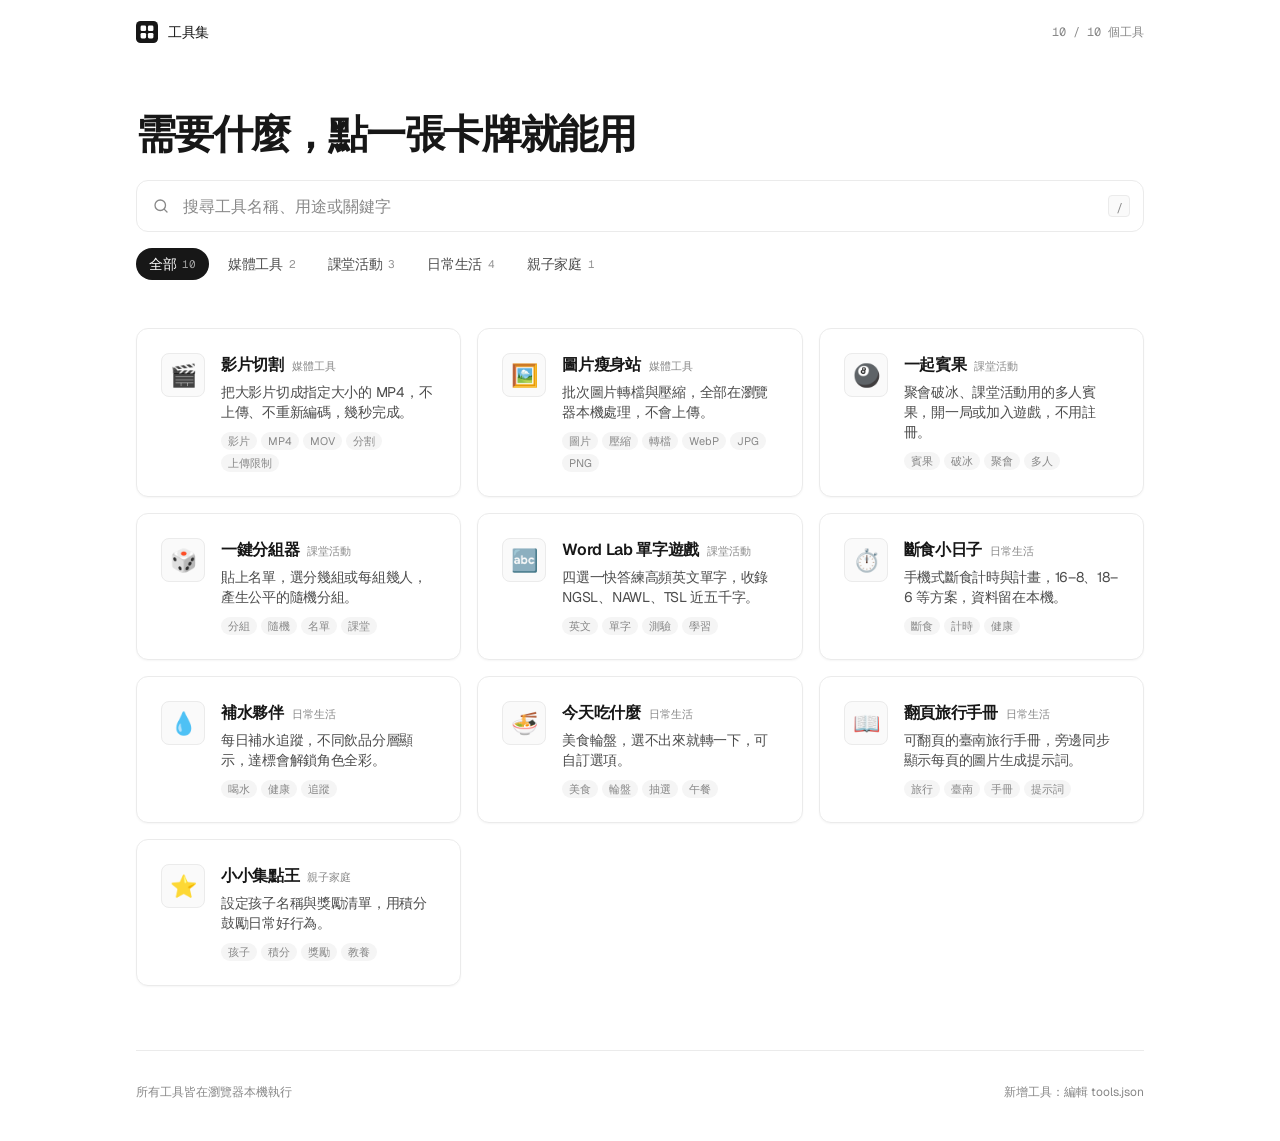
==== index.html @ 5b2946c4 "feat: 工具集卡牌首頁（分類、搜尋、tools.json 驅動） Co-Authored-By: Claude Fable 5.1 <noreply@anthropic.com>" ====
<!doctype html>
<html lang="zh-Hant">
<head>
  <meta charset="utf-8">
  <meta name="viewport" content="width=device-width, initial-scale=1">
  <title>工具集</title>
  <meta name="description" content="常用小工具的入口：依分類瀏覽或直接搜尋，點卡牌就能使用。">
  <link rel="preconnect" href="https://fonts.googleapis.com">
  <link rel="preconnect" href="https://fonts.gstatic.com" crossorigin>
  <link href="https://fonts.googleapis.com/css2?family=Geist:wght@400;500;600&family=Geist+Mono:wght@400&display=swap" rel="stylesheet">
  <link rel="stylesheet" href="css/style.css">
  <link rel="icon" href="data:image/svg+xml,%3Csvg xmlns='http://www.w3.org/2000/svg' viewBox='0 0 24 24'%3E%3Crect width='24' height='24' rx='5' fill='%23171717'/%3E%3Crect x='5' y='5' width='6' height='6' rx='1.5' fill='%23fff'/%3E%3Crect x='13' y='5' width='6' height='6' rx='1.5' fill='%23fff'/%3E%3Crect x='5' y='13' width='6' height='6' rx='1.5' fill='%23fff'/%3E%3Crect x='13' y='13' width='6' height='6' rx='1.5' fill='%23fff'/%3E%3C/svg%3E">
</head>
<body>
  <div class="shell">
    <header class="top">
      <a class="wordmark" href="./" aria-label="工具集首頁"><svg class="mark" viewBox="0 0 24 24" aria-hidden="true"><rect width="24" height="24" rx="5"/><rect class="cell" x="5" y="5" width="6" height="6" rx="1.5"/><rect class="cell" x="13" y="5" width="6" height="6" rx="1.5"/><rect class="cell" x="5" y="13" width="6" height="6" rx="1.5"/><rect class="cell" x="13" y="13" width="6" height="6" rx="1.5"/></svg>工具集</a>
      <span class="count" id="total-count" aria-live="polite"></span>
    </header>

    <main>
      <section class="hero" aria-labelledby="hero-heading">
        <h1 id="hero-heading">需要什麼，點一張卡牌就能用</h1>
        <form class="search" role="search" onsubmit="return false">
          <svg class="search-icon" viewBox="0 0 24 24" aria-hidden="true"><circle cx="11" cy="11" r="7"/><path d="m20 20-3.5-3.5"/></svg>
          <input id="search" type="search" placeholder="搜尋工具名稱、用途或關鍵字" autocomplete="off" aria-label="搜尋工具">
          <kbd class="search-kbd" aria-hidden="true">/</kbd>
        </form>
        <div class="cats" id="cats" role="tablist" aria-label="分類"></div>
      </section>

      <section aria-label="工具清單">
        <ul class="grid" id="grid"></ul>
        <div class="empty" id="empty" hidden>
          <p>找不到符合「<span id="empty-q"></span>」的工具。</p>
          <button type="button" class="btn" id="btn-clear">清除搜尋</button>
        </div>
      </section>
    </main>

    <footer class="foot">
      <span>所有工具皆在瀏覽器本機執行</span>
      <a href="https://github.com/yumaoshih/toolbox/blob/main/tools.json" rel="noopener">新增工具：編輯 tools.json</a>
    </footer>
  </div>

  <template id="card-tpl">
    <li class="card">
      <a class="card-link" target="_blank" rel="noopener">
        <span class="card-icon" aria-hidden="true"></span>
        <span class="card-body">
          <span class="card-head">
            <span class="card-name"></span>
            <span class="card-cat"></span>
          </span>
          <span class="card-desc"></span>
          <span class="card-tags"></span>
        </span>
        <svg class="card-arrow" viewBox="0 0 24 24" aria-hidden="true"><path d="M7 17 17 7M9 7h8v8"/></svg>
      </a>
    </li>
  </template>

  <script src="js/app.js"></script>
</body>
</html>
---- css/style.css ----
/* 工具集 — Vercel 風格 token（與影片切割一致） */
:root {
  --ink: #171717; --body: #4d4d4d; --mute: #888888;
  --hairline: #ebebeb; --hairline-strong: #a1a1a1;
  --canvas: #ffffff; --canvas-soft: #fafafa; --canvas-soft-2: #f5f5f5;
  --primary: #171717; --on-primary: #ffffff;
  --link: #0070f3;
  --grad-a: #007cf0; --grad-b: #00dfd8;
  --shadow-card: 0 1px 2px rgba(0,0,0,.04);
  --shadow-card-hover: 0 8px 24px rgba(0,0,0,.08);

  --font-sans: "Geist", "Inter", system-ui, -apple-system, "PingFang TC", "Noto Sans TC", sans-serif;
  --font-mono: "Geist Mono", ui-monospace, SFMono-Regular, Menlo, monospace;

  --r-sm: 6px; --r-md: 8px; --r-lg: 12px; --r-pill: 100px;
  --s-xs: 8px; --s-sm: 12px; --s-md: 16px; --s-lg: 24px; --s-xl: 32px; --s-2xl: 40px; --s-3xl: 48px; --s-4xl: 64px;
  --dur-fast: 150ms; --dur: 300ms; --ease: cubic-bezier(0.16, 1, 0.3, 1);
}
@media (prefers-color-scheme: dark) {
  :root:not([data-theme="light"]) {
    --ink: #ededed; --body: #a1a1a1; --mute: #7a7a7a;
    --hairline: #262626; --hairline-strong: #4a4a4a;
    --canvas: #0a0a0a; --canvas-soft: #111111; --canvas-soft-2: #171717;
    --primary: #ededed; --on-primary: #0a0a0a; --link: #52a8ff;
    --shadow-card: 0 1px 2px rgba(0,0,0,.4); --shadow-card-hover: 0 8px 24px rgba(0,0,0,.6);
  }
}
:root[data-theme="dark"] {
  --ink: #ededed; --body: #a1a1a1; --mute: #7a7a7a;
  --hairline: #262626; --hairline-strong: #4a4a4a;
  --canvas: #0a0a0a; --canvas-soft: #111111; --canvas-soft-2: #171717;
  --primary: #ededed; --on-primary: #0a0a0a; --link: #52a8ff;
  --shadow-card: 0 1px 2px rgba(0,0,0,.4); --shadow-card-hover: 0 8px 24px rgba(0,0,0,.6);
}

* { box-sizing: border-box; }
body {
  margin: 0; background: var(--canvas); color: var(--ink);
  font-family: var(--font-sans); font-size: 16px; line-height: 24px;
  -webkit-font-smoothing: antialiased;
}
::selection { background: var(--ink); color: var(--canvas); }
a { color: inherit; text-decoration: none; }
button, input { font: inherit; color: inherit; }
button { cursor: pointer; }
:focus-visible { outline: 2px solid var(--link); outline-offset: 2px; }

.shell { max-width: 1040px; margin: 0 auto; padding: 0 16px; }

/* ── Header ── */
.top { display: flex; align-items: center; justify-content: space-between; height: 64px; }
.wordmark { display: flex; align-items: center; gap: 10px; font-weight: 500; font-size: 14px; letter-spacing: -0.28px; }
.wordmark .mark { width: 22px; height: 22px; fill: var(--ink); }
.wordmark .mark .cell { fill: var(--canvas); }
.top .count { font-family: var(--font-mono); font-size: 12px; color: var(--mute); }

/* ── Hero / search ── */
.hero { padding: var(--s-3xl) 0 var(--s-lg); }
.hero h1 { margin: 0 0 var(--s-lg); font-size: clamp(28px, 2rem + 1.5vw, 40px); line-height: 1.1; font-weight: 600; letter-spacing: -0.04em; }
.search { position: relative; display: flex; align-items: center; }
.search-icon { position: absolute; left: 16px; width: 18px; height: 18px; stroke: var(--mute); fill: none; stroke-width: 1.75; stroke-linecap: round; pointer-events: none; }
.search input {
  width: 100%; height: 52px; padding: 0 56px 0 46px;
  border: 1px solid var(--hairline); border-radius: var(--r-lg); background: var(--canvas);
  font-size: 16px; outline: none;
  transition: border-color var(--dur-fast), box-shadow var(--dur-fast);
}
.search input::placeholder { color: var(--mute); }
.search input:hover { border-color: var(--hairline-strong); }
.search input:focus { border-color: var(--ink); box-shadow: 0 0 0 4px var(--canvas-soft-2); }
.search input::-webkit-search-cancel-button { -webkit-appearance: none; }
.search-kbd {
  position: absolute; right: 14px; height: 22px; min-width: 22px; padding: 0 6px;
  display: grid; place-items: center; border: 1px solid var(--hairline); border-radius: 4px;
  font-family: var(--font-mono); font-size: 12px; color: var(--mute); background: var(--canvas-soft);
}
.search input:focus ~ .search-kbd { opacity: 0; }

.cats { display: flex; gap: 6px; flex-wrap: wrap; margin-top: var(--s-md); }
.chip {
  height: 32px; padding: 0 12px; border-radius: var(--r-pill);
  border: 1px solid transparent; background: transparent; color: var(--body);
  font-size: 14px; letter-spacing: -0.28px; display: inline-flex; align-items: center; gap: 6px;
  transition: background var(--dur-fast), color var(--dur-fast);
}
.chip:hover { background: var(--canvas-soft-2); color: var(--ink); }
.chip[aria-selected="true"] { background: var(--primary); color: var(--on-primary); }
.chip .n { font-family: var(--font-mono); font-size: 11px; opacity: .6; }

/* ── Grid / cards ── */
.grid { list-style: none; margin: var(--s-lg) 0 0; padding: 0; display: grid; grid-template-columns: repeat(3, 1fr); gap: var(--s-md); }
@media (max-width: 860px) { .grid { grid-template-columns: repeat(2, 1fr); } }
@media (max-width: 560px) { .grid { grid-template-columns: 1fr; } }

.card { animation: rise var(--dur) var(--ease) both; }
.card-link {
  position: relative; display: flex; gap: var(--s-md); height: 100%;
  padding: var(--s-lg); border: 1px solid var(--hairline); border-radius: var(--r-lg);
  background: var(--canvas); box-shadow: var(--shadow-card);
  transition: transform var(--dur) var(--ease), box-shadow var(--dur) var(--ease), border-color var(--dur-fast);
}
.card-link:hover, .card-link:focus-visible { transform: translateY(-2px); box-shadow: var(--shadow-card-hover); border-color: var(--hairline-strong); }
.card-link:active { transform: translateY(0); }
.card-icon {
  flex: none; width: 44px; height: 44px; border-radius: var(--r-md);
  display: grid; place-items: center; font-size: 22px; line-height: 1;
  background: var(--canvas-soft); border: 1px solid var(--hairline);
}
.card-body { display: flex; flex-direction: column; gap: 4px; min-width: 0; flex: 1; }
.card-head { display: flex; align-items: baseline; gap: 8px; }
.card-name { font-weight: 600; font-size: 16px; letter-spacing: -0.32px; }
.card-cat { font-family: var(--font-mono); font-size: 11px; color: var(--mute); white-space: nowrap; }
.card-desc { color: var(--body); font-size: 14px; line-height: 20px; letter-spacing: -0.28px; }
.card-tags { display: flex; flex-wrap: wrap; gap: 4px; margin-top: 6px; }
.card-tags span { font-size: 11px; line-height: 18px; padding: 0 7px; border-radius: var(--r-pill); background: var(--canvas-soft-2); color: var(--mute); }
.card-tags span mark, .card-name mark, .card-desc mark { background: linear-gradient(90deg, var(--grad-a), var(--grad-b)); -webkit-background-clip: text; background-clip: text; color: transparent; font-weight: 600; }
.card-arrow { position: absolute; top: 18px; right: 18px; width: 16px; height: 16px; stroke: var(--mute); fill: none; stroke-width: 1.75; stroke-linecap: round; stroke-linejoin: round; opacity: 0; transform: translate(-4px, 4px); transition: opacity var(--dur-fast), transform var(--dur) var(--ease); }
.card-link:hover .card-arrow, .card-link:focus-visible .card-arrow { opacity: 1; transform: none; }

.empty { text-align: center; padding: var(--s-4xl) 0; color: var(--body); }
.empty p { margin: 0 0 var(--s-md); }
.btn {
  display: inline-flex; align-items: center; height: 36px; padding: 0 16px; border-radius: var(--r-pill);
  border: 1px solid var(--hairline); background: var(--canvas); color: var(--ink);
  font-size: 14px; font-weight: 500;
}
.btn:hover { background: var(--canvas-soft-2); border-color: var(--hairline-strong); }

.foot { display: flex; flex-wrap: wrap; justify-content: space-between; gap: 8px 16px; margin-top: var(--s-4xl); padding: var(--s-xl) 0 var(--s-2xl); border-top: 1px solid var(--hairline); color: var(--mute); font-size: 12px; line-height: 18px; }
.foot a:hover { color: var(--ink); text-decoration: underline; }

@keyframes rise { from { opacity: 0; transform: translateY(6px); } to { opacity: 1; transform: none; } }
@media (prefers-reduced-motion: reduce) {
  *, *::before, *::after { animation-duration: .01ms !important; transition-duration: .01ms !important; }
}
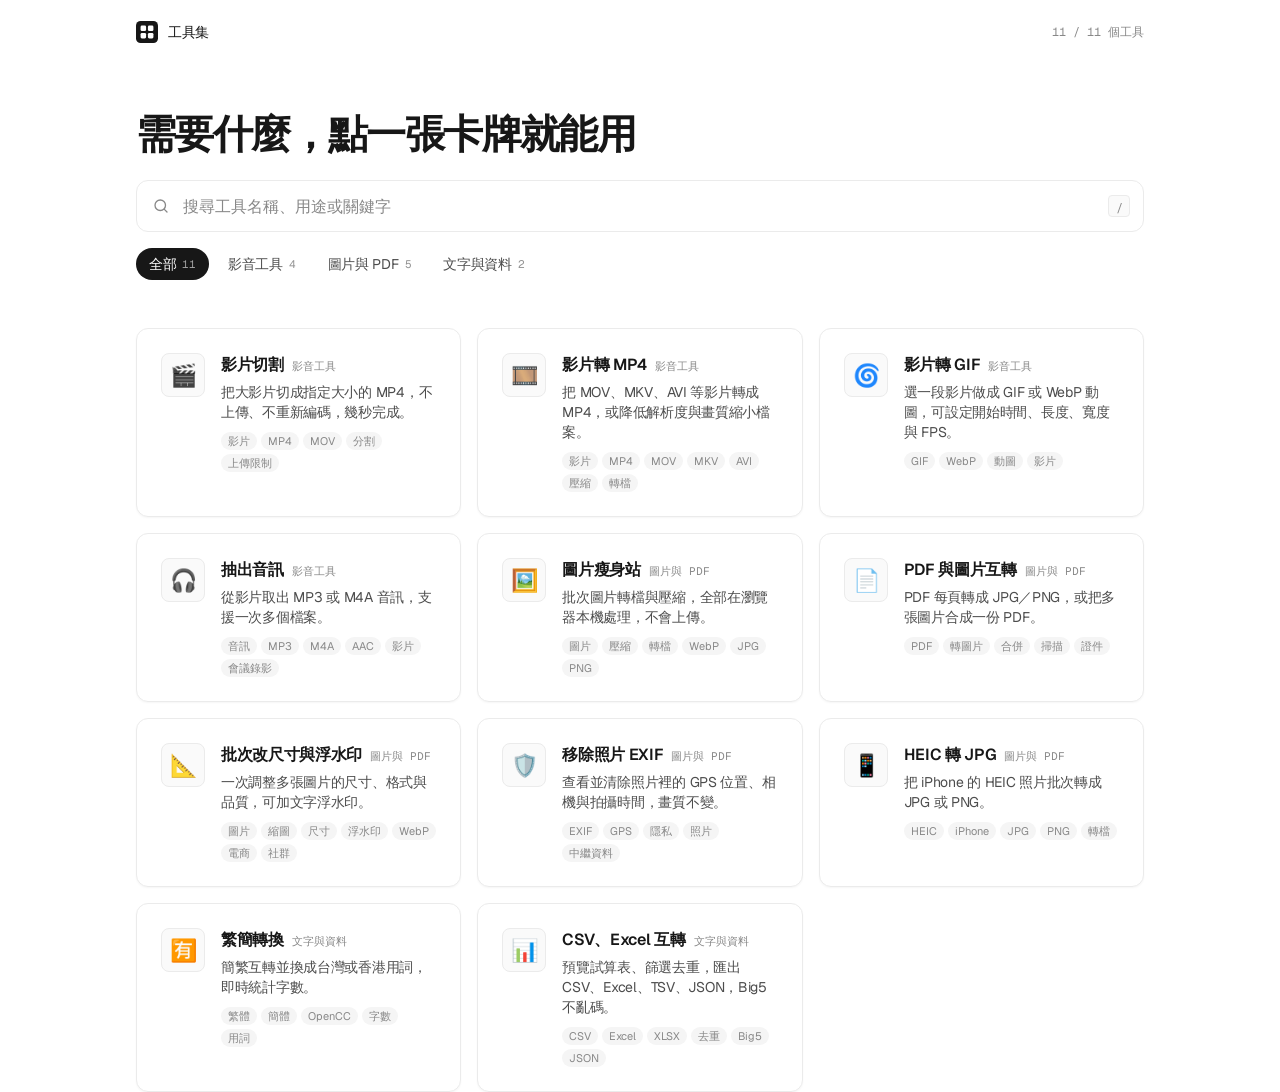
==== commit b7495fdf: "feat: 各工具成品都可預覽，並移除首頁頁尾 - 新增共用全尺寸檢視視窗 Kit.viewer（圖片可切換實際尺寸，PDF 以內建檢視器顯示） - PDF 與圖片互轉：頁面縮圖與待合成圖片可放大，合" ====
--- a/index.html
+++ b/index.html
@@ -37,11 +37,6 @@
         </div>
       </section>
     </main>
-
-    <footer class="foot">
-      <span>所有工具皆在瀏覽器本機執行</span>
-      <a href="https://github.com/yumaoshih/toolbox/blob/main/tools.json" rel="noopener">新增工具：編輯 tools.json</a>
-    </footer>
   </div>
 
   <template id="card-tpl">
